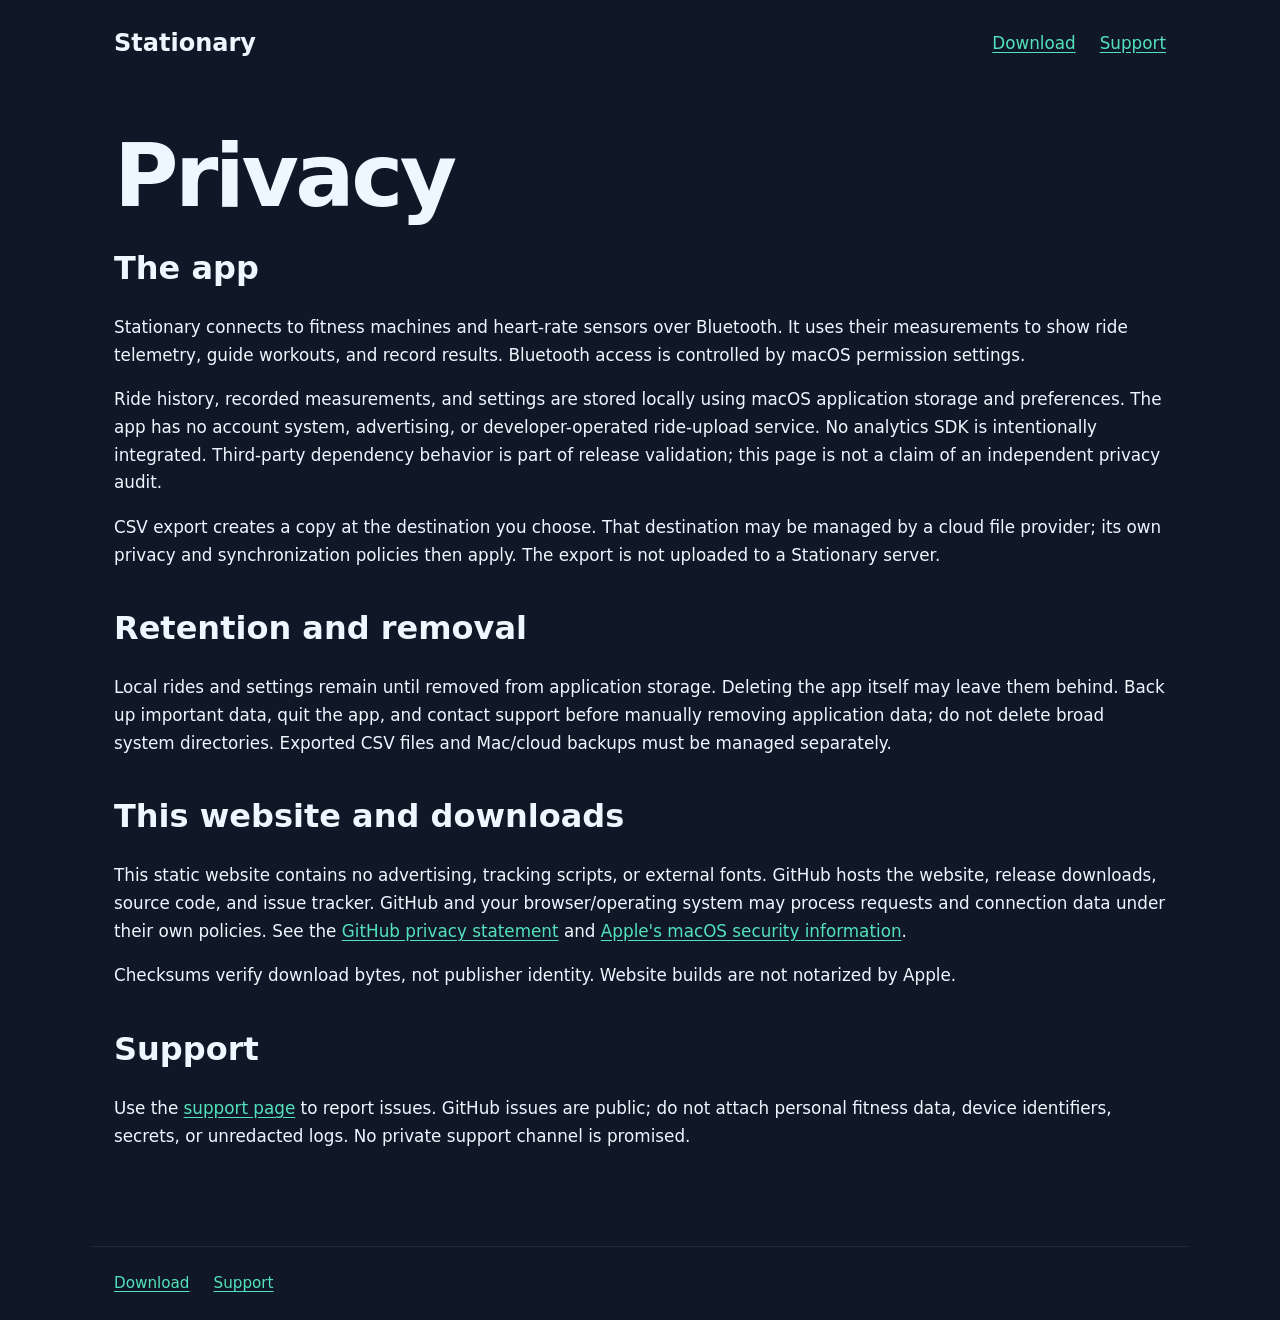
==== site/privacy.html @ cd61e6ff "feat: add static site generation and publishing scripts - Implemented `build_site.py` for building a" ====
<!doctype html>
<html lang="en">
<head><meta charset="utf-8"><meta name="viewport" content="width=device-width, initial-scale=1"><title>Privacy - Stationary</title><link rel="stylesheet" href="styles.css"></head>
<body>
  <a class="skip" href="#main">Skip to content</a>
  <header><a class="brand" href="index.html">Stationary</a><nav aria-label="Main"><a href="index.html">Download</a><a href="support.html">Support</a></nav></header>
  <main id="main">
    <h1>Privacy</h1>
    <section>
      <h2>The app</h2>
      <p>Stationary connects to fitness machines and heart-rate sensors over Bluetooth. It uses their measurements to show ride telemetry, guide workouts, and record results. Bluetooth access is controlled by macOS permission settings.</p>
      <p>Ride history, recorded measurements, and settings are stored locally using macOS application storage and preferences. The app has no account system, advertising, or developer-operated ride-upload service. No analytics SDK is intentionally integrated. Third-party dependency behavior is part of release validation; this page is not a claim of an independent privacy audit.</p>
      <p>CSV export creates a copy at the destination you choose. That destination may be managed by a cloud file provider; its own privacy and synchronization policies then apply. The export is not uploaded to a Stationary server.</p>
    </section>
    <section>
      <h2>Retention and removal</h2>
      <p>Local rides and settings remain until removed from application storage. Deleting the app itself may leave them behind. Back up important data, quit the app, and contact support before manually removing application data; do not delete broad system directories. Exported CSV files and Mac/cloud backups must be managed separately.</p>
    </section>
    <section>
      <h2>This website and downloads</h2>
      <p>This static website contains no advertising, tracking scripts, or external fonts. GitHub hosts the website, release downloads, source code, and issue tracker. GitHub and your browser/operating system may process requests and connection data under their own policies. See the <a href="https://docs.github.com/en/site-policy/privacy-policies/github-general-privacy-statement">GitHub privacy statement</a> and <a href="https://support.apple.com/en-us/102445">Apple's macOS security information</a>.</p>
      <p>Checksums verify download bytes, not publisher identity. Website builds are not notarized by Apple.</p>
    </section>
    <section>
      <h2>Support</h2>
      <p>Use the <a href="support.html">support page</a> to report issues. GitHub issues are public; do not attach personal fitness data, device identifiers, secrets, or unredacted logs. No private support channel is promised.</p>
    </section>
  </main>
  <footer><a href="index.html">Download</a><a href="support.html">Support</a></footer>
</body>
</html>
---- site/styles.css ----
:root { color-scheme: dark; --bg: #101827; --surface: #1c283a; --text: #eef7ff; --muted: #bccbdb; --accent: #53e2bd; }
* { box-sizing: border-box; }
html { scroll-behavior: smooth; }
body { margin: 0; background: var(--bg); color: var(--text); font: 1.05rem/1.65 system-ui, sans-serif; }
a { color: var(--accent); text-underline-offset: .2em; }
a:hover { color: white; }
:focus-visible { outline: 3px solid var(--accent); outline-offset: 5px; }
header, main, footer { max-width: 1100px; margin: auto; padding: 1.5rem; }
header { display: flex; align-items: center; justify-content: space-between; gap: 1rem; flex-wrap: wrap; }
nav, footer { display: flex; flex-wrap: wrap; gap: 1.5rem; }
.brand { font-size: 1.5rem; font-weight: 750; color: var(--text); text-decoration: none; }
.skip { position: absolute; top: -10rem; background: var(--bg); padding: 1rem; z-index: 1; }
.skip:focus { top: 0; }
.hero { padding: 3rem 0 1rem; }
.eyebrow { color: var(--accent); font-weight: 650; letter-spacing: .08em; text-transform: uppercase; }
h1 { font-size: clamp(2.6rem, 8vw, 5.5rem); line-height: 1.08; margin: 1rem 0; letter-spacing: -.04em; }
h2 { font-size: 2rem; line-height: 1.2; }
h3 { line-height: 1.3; }
.lead { max-width: 700px; font-size: 1.3rem; color: var(--muted); }
section { margin-bottom: 2.5rem; }
.download { margin: 2rem 0 1rem; }
.button { display: inline-block; background: var(--accent); color: var(--bg); padding: .8rem 1.4rem; border-radius: .6rem; font-weight: 700; text-decoration: none; }
.button:hover { background: white; color: var(--bg); }
.notice { background: var(--surface); border-left: 4px solid var(--accent); padding: 1.1rem; border-radius: .4rem; }
.cards { display: grid; grid-template-columns: repeat(auto-fit, minmax(min(100%, 260px), 1fr)); gap: 1rem; }
.cards article { background: var(--surface); padding: 1.3rem; border-radius: .8rem; }
figure { margin: 2rem 0; }
img { display: block; max-width: 100%; height: auto; border-radius: .8rem; }
figcaption { margin-top: .5rem; color: var(--muted); }
footer { border-top: 1px solid var(--surface); margin-top: 2rem; font-size: .95rem; }
code { overflow-wrap: anywhere; color: var(--accent); }
li { margin: .5rem 0; }
@media (prefers-reduced-motion: reduce) { html { scroll-behavior: auto; } }
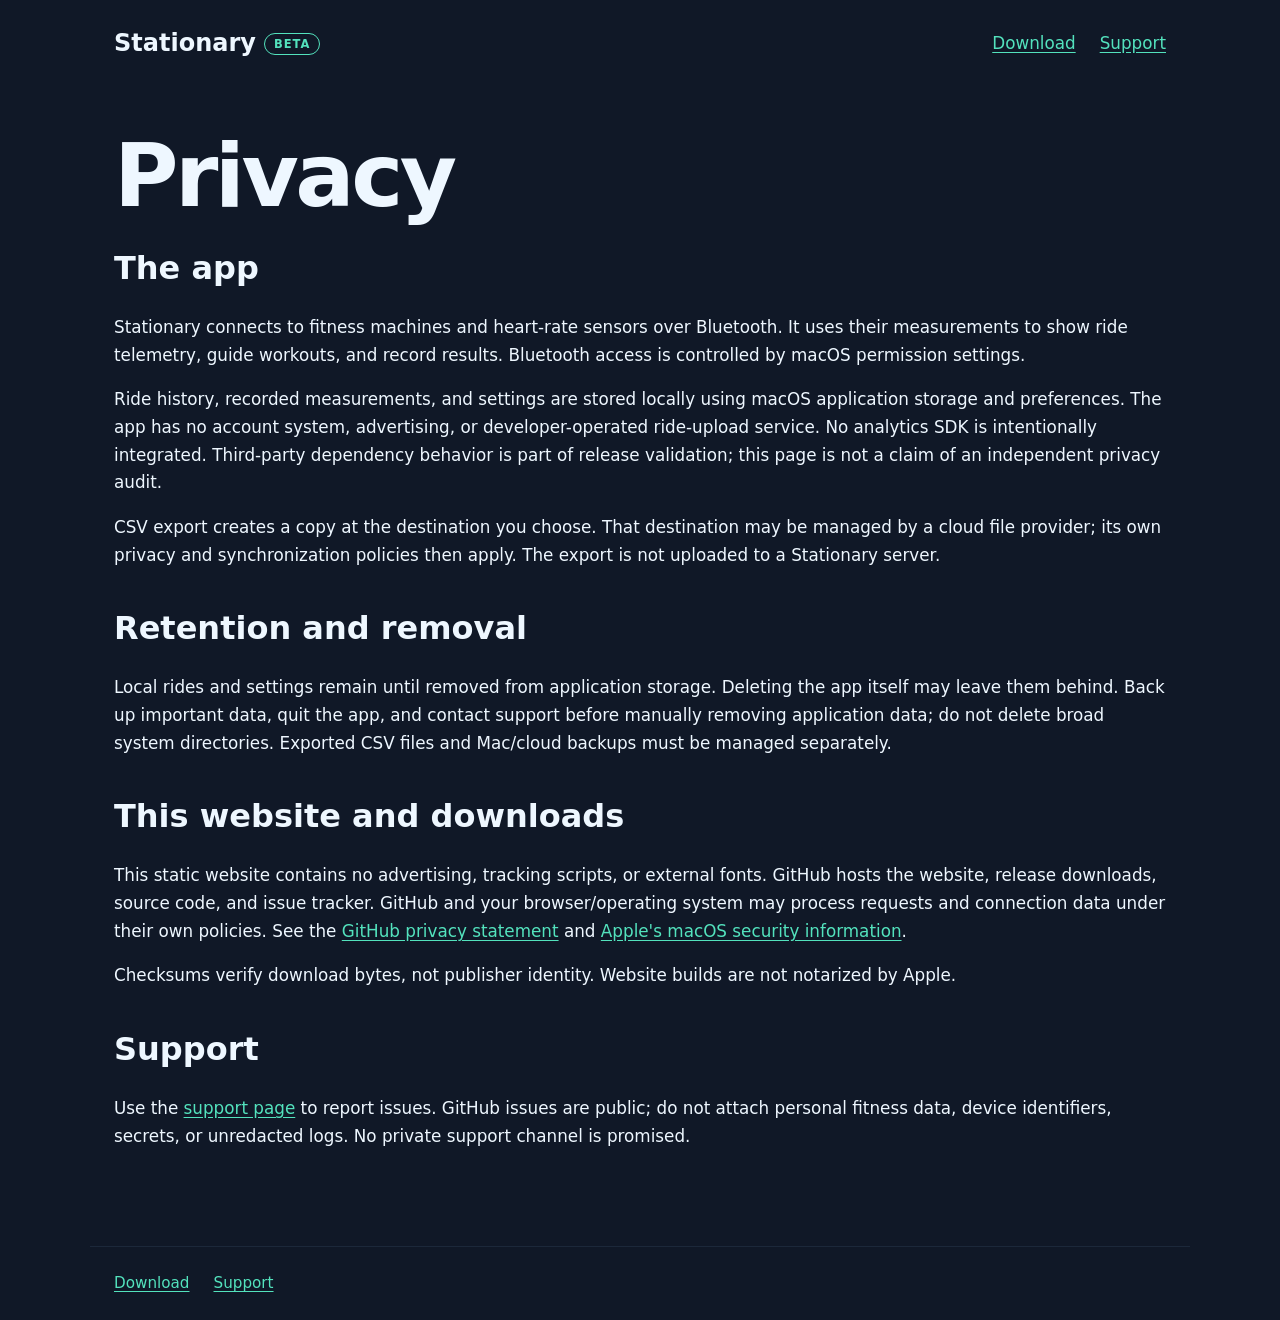
==== commit 389bcabf: "Label website and project as beta Keep the beta download unavailable until installation and hardware" ====
--- a/site/privacy.html
+++ b/site/privacy.html
@@ -3,7 +3,7 @@
 <head><meta charset="utf-8"><meta name="viewport" content="width=device-width, initial-scale=1"><title>Privacy - Stationary</title><link rel="stylesheet" href="styles.css"></head>
 <body>
   <a class="skip" href="#main">Skip to content</a>
-  <header><a class="brand" href="index.html">Stationary</a><nav aria-label="Main"><a href="index.html">Download</a><a href="support.html">Support</a></nav></header>
+  <header><a class="brand" href="index.html">Stationary <span class="badge">Beta</span></a><nav aria-label="Main"><a href="index.html">Download</a><a href="support.html">Support</a></nav></header>
   <main id="main">
     <h1>Privacy</h1>
     <section>
--- a/site/styles.css
+++ b/site/styles.css
@@ -9,6 +9,7 @@
 header { display: flex; align-items: center; justify-content: space-between; gap: 1rem; flex-wrap: wrap; }
 nav, footer { display: flex; flex-wrap: wrap; gap: 1.5rem; }
 .brand { font-size: 1.5rem; font-weight: 750; color: var(--text); text-decoration: none; }
+.badge { display: inline-block; vertical-align: middle; border: 1px solid var(--accent); border-radius: 999px; padding: .08rem .55rem; color: var(--accent); font-size: .72rem; font-weight: 700; letter-spacing: .08em; line-height: 1.6; text-transform: uppercase; }
 .skip { position: absolute; top: -10rem; background: var(--bg); padding: 1rem; z-index: 1; }
 .skip:focus { top: 0; }
 .hero { padding: 3rem 0 1rem; }
